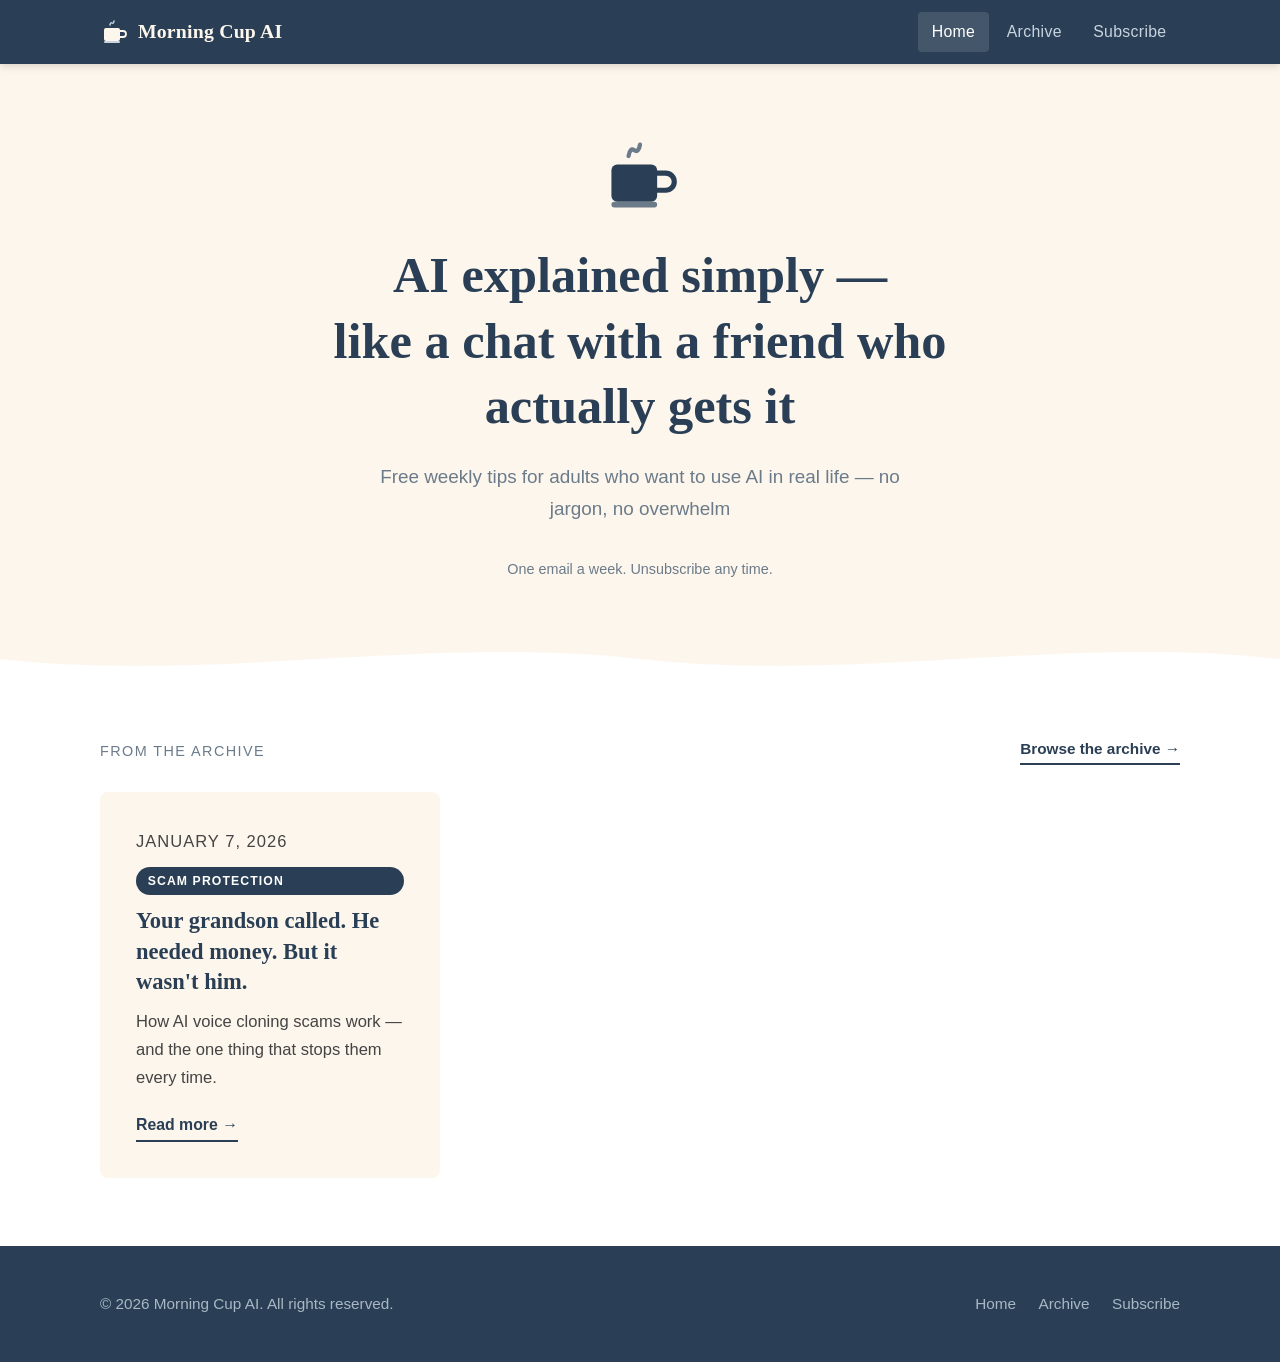
==== index.html @ fc1d562d "Add hero cup icon, wave divider, fix archive link bug - 80px cup icon centered above hero headline -" ====
<!DOCTYPE html>
<html lang="en">
<head>
  <meta charset="UTF-8" />
  <meta name="viewport" content="width=device-width, initial-scale=1.0" />
  <title>Morning Cup AI — AI Explained Simply</title>
  <meta name="description" content="Free weekly tips helping adults 55+ use AI in real life — no jargon, no overwhelm. Just plain English from a friend who gets it." />
  <link rel="stylesheet" href="style.css" />
</head>
<body>

  <!-- NAV -->
  <nav class="site-nav" aria-label="Main navigation">
    <div class="nav-inner">
      <a href="index.html" class="nav-brand" aria-label="Morning Cup AI home">
        <!-- Coffee cup SVG icon -->
        <svg width="28" height="28" viewBox="0 0 28 28" fill="none" aria-hidden="true" xmlns="http://www.w3.org/2000/svg">
          <rect x="4" y="10" width="16" height="13" rx="2" fill="#FDF6EC" />
          <path d="M20 13h3a3 3 0 0 1 0 6h-3" stroke="#FDF6EC" stroke-width="1.8" fill="none" stroke-linecap="round"/>
          <rect x="4" y="23" width="16" height="2" rx="1" fill="#C8D4DF" />
          <path d="M10 7 Q10.5 4 12 5 Q13.5 6 14 3" stroke="#C8D4DF" stroke-width="1.5" fill="none" stroke-linecap="round"/>
        </svg>
        Morning Cup AI
      </a>
      <ul class="nav-links">
        <li><a href="index.html" class="active">Home</a></li>
        <li><a href="archive.html">Archive</a></li>
        <li><a href="subscribe.html">Subscribe</a></li>
      </ul>
    </div>
  </nav>

  <!-- HERO + INLINE SIGNUP -->
  <section class="hero">
    <div class="hero-inner">
      <svg class="hero-icon" width="80" height="80" viewBox="0 0 28 28" fill="none" aria-hidden="true" xmlns="http://www.w3.org/2000/svg">
        <rect x="4" y="10" width="16" height="13" rx="2" fill="#2A3F55" />
        <path d="M20 13h3a3 3 0 0 1 0 6h-3" stroke="#2A3F55" stroke-width="1.8" fill="none" stroke-linecap="round"/>
        <rect x="4" y="23" width="16" height="2" rx="1" fill="#6B7B8A" />
        <path d="M10 7 Q10.5 4 12 5 Q13.5 6 14 3" stroke="#6B7B8A" stroke-width="1.5" fill="none" stroke-linecap="round"/>
      </svg>
      <h1>AI explained simply&nbsp;—<br>like a chat with a friend who actually gets&nbsp;it</h1>
      <p class="hero-sub">Free weekly tips for adults who want to use AI in real life — no jargon, no overwhelm</p>
      <div class="subscribe-form">
        <script async src="https://subscribe-forms.beehiiv.com/v3/loader.js" data-beehiiv-form="33f11184-4187-438a-ae10-380ac4d7e57f"></script>
      </div>
      <p class="hero-fine">One email a week. Unsubscribe any time.</p>
    </div>
  </section>

  <!-- WAVE DIVIDER -->
  <div class="wave-divider" aria-hidden="true">
    <svg viewBox="0 0 1440 48" preserveAspectRatio="none" xmlns="http://www.w3.org/2000/svg">
      <path d="M0,24 C240,48 480,0 720,24 C960,48 1200,0 1440,24 L1440,48 L0,48 Z" fill="#ffffff"/>
    </svg>
  </div>

  <!-- FEATURED POSTS -->
  <section class="featured-section">
    <div class="featured-header">
      <p class="section-label">From the Archive</p>
      <a href="archive.html" class="featured-all">Browse the archive &rarr;</a>
    </div>
    <div class="featured-scroll">

      <article class="blog-card featured-card">
        <p class="blog-card-date">January 7, 2026</p>
        <span class="blog-card-pillar">Scam Protection</span>
        <h2>Your grandson called. He needed money. But it wasn't him.</h2>
        <p>How AI voice cloning scams work — and the one thing that stops them every time.</p>
        <a href="voice-cloning-scam.html" class="read-more">Read more &rarr;</a>
      </article>

    </div>
  </section>

  <!-- FOOTER -->
  <footer class="site-footer">
    <div class="footer-inner">
      <span class="footer-copy">&copy; 2026 Morning Cup AI. All rights reserved.</span>
      <ul class="footer-links">
        <li><a href="index.html">Home</a></li>
        <li><a href="archive.html">Archive</a></li>
        <li><a href="subscribe.html">Subscribe</a></li>
      </ul>
    </div>
  </footer>

</body>
</html>
---- style.css ----
/* ===========================
   Morning Cup AI — style.css
   =========================== */

:root {
  --navy:  #2A3F55;
  --cream: #FDF6EC;
  --slate: #6B7B8A;
  --white: #FFFFFF;
  --text:  #222222;
  --border: #D8D0C4;
  --radius: 8px;
  --max-w: 1080px;
}

*, *::before, *::after {
  box-sizing: border-box;
  margin: 0;
  padding: 0;
}

html {
  font-size: 18px;
  scroll-behavior: smooth;
}

body {
  font-family: -apple-system, BlinkMacSystemFont, "Segoe UI", Roboto,
               Helvetica, Arial, sans-serif;
  color: var(--text);
  background: var(--white);
  line-height: 1.7;
}

h1, h2, h3, h4 {
  font-family: Georgia, "Times New Roman", serif;
  color: var(--navy);
  line-height: 1.3;
}

a {
  color: var(--navy);
  text-decoration: underline;
  text-underline-offset: 3px;
}

a:hover {
  color: var(--slate);
}

img {
  max-width: 100%;
  display: block;
}

/* ===========================
   NAV
   =========================== */

.site-nav {
  background: var(--navy);
  padding: 0 1.5rem;
  position: sticky;
  top: 0;
  z-index: 100;
  box-shadow: 0 2px 8px rgba(0,0,0,0.15);
}

.nav-inner {
  max-width: var(--max-w);
  margin: 0 auto;
  display: flex;
  align-items: center;
  justify-content: space-between;
  height: 64px;
  gap: 1rem;
}

.nav-brand {
  display: flex;
  align-items: center;
  gap: 0.55rem;
  text-decoration: none;
  color: var(--cream);
  font-family: Georgia, serif;
  font-size: 1.1rem;
  font-weight: bold;
  letter-spacing: 0.01em;
  white-space: nowrap;
  flex-shrink: 0;
}

.nav-brand:hover {
  color: var(--white);
}

.nav-brand svg {
  flex-shrink: 0;
}

.nav-links {
  display: flex;
  align-items: center;
  gap: 0.25rem;
  list-style: none;
}

.nav-links a {
  display: block;
  color: #C8D4DF;
  text-decoration: none;
  font-size: 0.88rem;
  padding: 0.35rem 0.75rem;
  border-radius: 4px;
  letter-spacing: 0.02em;
  transition: background 0.15s, color 0.15s;
}

.nav-links a:hover,
.nav-links a.active {
  background: rgba(255,255,255,0.12);
  color: var(--white);
}

/* ===========================
   HERO
   =========================== */

.hero {
  background: var(--cream);
  padding: 4rem 1.5rem 3rem;
  text-align: center;
}

.hero-inner {
  max-width: 740px;
  margin: 0 auto;
}

.hero-icon {
  display: block;
  margin: 0 auto 1.5rem;
}

.hero h1 {
  font-size: clamp(1.8rem, 4vw, 2.8rem);
  margin-bottom: 1.2rem;
  color: var(--navy);
}

.hero-sub {
  font-size: 1.05rem;
  color: var(--slate);
  max-width: 560px;
  margin: 0 auto 1.75rem;
}

.hero-fine {
  font-size: 0.8rem;
  color: var(--slate);
  margin-top: 0.75rem;
}

.wave-divider {
  background: var(--cream);
  line-height: 0;
  margin-bottom: -1px;
}

.wave-divider svg {
  width: 100%;
  height: 48px;
  display: block;
}

.btn {
  display: inline-block;
  background: var(--navy);
  color: var(--white);
  text-decoration: none;
  font-size: 0.95rem;
  padding: 0.75rem 1.8rem;
  border-radius: var(--radius);
  letter-spacing: 0.02em;
  transition: background 0.15s, transform 0.1s;
}

.btn:hover {
  background: var(--slate);
  color: var(--white);
  transform: translateY(-1px);
}

.btn-outline {
  background: transparent;
  border: 2px solid var(--navy);
  color: var(--navy);
}

.btn-outline:hover {
  background: var(--navy);
  color: var(--white);
}

/* ===========================
   BENEFITS SECTION
   =========================== */

.benefits {
  padding: 4rem 1.5rem;
  background: var(--white);
}

.benefits-inner {
  max-width: var(--max-w);
  margin: 0 auto;
}

.section-label {
  text-align: center;
  font-size: 0.8rem;
  text-transform: uppercase;
  letter-spacing: 0.1em;
  color: var(--slate);
  margin-bottom: 0.5rem;
}

.section-title {
  text-align: center;
  font-size: clamp(1.4rem, 3vw, 2rem);
  margin-bottom: 2.5rem;
}

.benefits-grid {
  display: grid;
  grid-template-columns: repeat(3, 1fr);
  gap: 2rem;
}

.benefit-card {
  background: var(--cream);
  border-radius: var(--radius);
  padding: 2rem 1.5rem;
  text-align: center;
}

.benefit-icon {
  font-size: 2rem;
  margin-bottom: 0.8rem;
}

.benefit-card h3 {
  font-size: 1.15rem;
  margin-bottom: 0.6rem;
}

.benefit-card p {
  font-size: 0.92rem;
  color: var(--slate);
  line-height: 1.6;
}

/* ===========================
   SIGNUP / EMBED SECTION
   =========================== */

.signup-section {
  background: var(--cream);
  padding: 4rem 1.5rem;
  text-align: center;
}

.signup-inner {
  max-width: 620px;
  margin: 0 auto;
}

.signup-section h2 {
  font-size: clamp(1.4rem, 3vw, 2rem);
  margin-bottom: 0.75rem;
}

.signup-section p {
  color: var(--slate);
  margin-bottom: 2rem;
}

.subscribe-form {
  max-width: 480px;
  margin: 0 auto;
}


/* ===========================
   FOOTER
   =========================== */

.site-footer {
  background: var(--navy);
  color: #A8B8C4;
  padding: 2.5rem 1.5rem;
  font-size: 0.85rem;
}

.footer-inner {
  max-width: var(--max-w);
  margin: 0 auto;
  display: flex;
  flex-wrap: wrap;
  align-items: center;
  justify-content: space-between;
  gap: 1rem;
}

.footer-copy {
  color: #A8B8C4;
}

.footer-links {
  display: flex;
  gap: 1.25rem;
  list-style: none;
}

.footer-links a {
  color: #A8B8C4;
  text-decoration: none;
  transition: color 0.15s;
}

.footer-links a:hover {
  color: var(--white);
}

/* ===========================
   PAGE HEADER (interior pages)
   =========================== */

.page-header {
  background: var(--cream);
  padding: 3.5rem 1.5rem 2.5rem;
  text-align: center;
}

.page-header h1 {
  font-size: clamp(1.8rem, 4vw, 2.5rem);
  margin-bottom: 0.6rem;
}

.page-header p {
  color: var(--slate);
  max-width: 540px;
  margin: 0 auto;
}

/* ===========================
   ABOUT PAGE
   =========================== */

.about-content {
  max-width: 720px;
  margin: 0 auto;
  padding: 3.5rem 1.5rem;
}

.about-content h2 {
  font-size: 1.5rem;
  margin-top: 2.5rem;
  margin-bottom: 0.6rem;
}

.about-content p {
  margin-bottom: 1.2rem;
  color: #333;
}

.about-cta {
  background: var(--cream);
  border-radius: var(--radius);
  padding: 2rem 1.5rem;
  text-align: center;
  margin-top: 3rem;
}

.about-cta h2 {
  margin-bottom: 0.75rem;
}

.about-cta p {
  color: var(--slate);
  margin-bottom: 1.25rem;
}

/* ===========================
   FEATURED POSTS (home page)
   =========================== */

.featured-section {
  padding: 3rem 1.5rem;
  background: var(--white);
}

.featured-header {
  max-width: var(--max-w);
  margin: 0 auto 1.5rem;
  display: flex;
  align-items: center;
  justify-content: space-between;
}

.featured-header .section-label {
  margin: 0;
  text-align: left;
}

.featured-all {
  font-size: 0.85rem;
  font-weight: 600;
  color: var(--navy);
  text-decoration: none;
  border-bottom: 2px solid var(--navy);
  padding-bottom: 1px;
  white-space: nowrap;
  transition: color 0.15s, border-color 0.15s;
}

.featured-all:hover {
  color: var(--slate);
  border-color: var(--slate);
}

.featured-scroll {
  max-width: var(--max-w);
  margin: 0 auto;
  display: flex;
  gap: 1.5rem;
  overflow-x: auto;
  padding-bottom: 0.75rem;
  scrollbar-width: thin;
  scrollbar-color: var(--border) transparent;
  -webkit-overflow-scrolling: touch;
}

.featured-scroll::-webkit-scrollbar {
  height: 4px;
}

.featured-scroll::-webkit-scrollbar-track {
  background: transparent;
}

.featured-scroll::-webkit-scrollbar-thumb {
  background: var(--border);
  border-radius: 2px;
}

.featured-card {
  min-width: 300px;
  max-width: 340px;
  flex-shrink: 0;
}

/* ===========================
   BLOG PAGE
   =========================== */

.blog-section {
  padding: 3.5rem 1.5rem;
}

.blog-inner {
  max-width: var(--max-w);
  margin: 0 auto;
}

.blog-grid {
  display: grid;
  grid-template-columns: repeat(2, 1fr);
  gap: 2rem;
  margin-top: 2rem;
}

.blog-card {
  background: var(--cream);
  border-radius: var(--radius);
  padding: 2rem;
  display: flex;
  flex-direction: column;
  gap: 0.6rem;
  transition: box-shadow 0.2s;
}

.blog-card:hover {
  box-shadow: 0 4px 16px rgba(42,63,85,0.1);
}

.blog-card-date {
  font-size: 0.8rem;
  color: var(--slate);
  text-transform: uppercase;
  letter-spacing: 0.06em;
}

.blog-card-pillar {
  display: inline-block;
  background: var(--navy);
  color: var(--white);
  font-size: 0.68rem;
  font-weight: 700;
  letter-spacing: 0.09em;
  text-transform: uppercase;
  padding: 0.2rem 0.65rem;
  border-radius: 20px;
}

.blog-card h2 {
  font-size: 1.25rem;
  line-height: 1.35;
}

.blog-card p {
  font-size: 0.92rem;
  color: #444;
  flex: 1;
}

.blog-card .read-more {
  display: inline-block;
  margin-top: 0.5rem;
  font-size: 0.88rem;
  font-weight: 600;
  color: var(--navy);
  text-decoration: none;
  border-bottom: 2px solid var(--navy);
  padding-bottom: 1px;
  align-self: flex-start;
  transition: color 0.15s, border-color 0.15s;
}

.blog-card .read-more:hover {
  color: var(--slate);
  border-color: var(--slate);
}

.blog-coming-soon {
  margin-top: 2rem;
  padding: 3rem 2rem;
  background: var(--cream);
  border-radius: var(--radius);
  text-align: center;
}

.blog-coming-soon-icon {
  font-size: 2.5rem;
  margin-bottom: 1rem;
}

.blog-coming-soon h2 {
  font-size: 1.5rem;
  color: var(--navy);
  margin-bottom: 0.75rem;
}

.blog-coming-soon p {
  color: #444;
  font-size: 0.95rem;
  max-width: 480px;
  margin: 0 auto;
}

.blog-coming-soon a {
  color: var(--navy);
  font-weight: 600;
}

/* ===========================
   SUBSCRIBE PAGE
   =========================== */

.subscribe-section {
  padding: 5rem 1.5rem;
  text-align: center;
}

.subscribe-inner {
  max-width: 580px;
  margin: 0 auto;
}

.subscribe-inner h1 {
  font-size: clamp(1.8rem, 4vw, 2.5rem);
  margin-bottom: 0.75rem;
}

.subscribe-inner .sub-tagline {
  color: var(--slate);
  margin-bottom: 2.5rem;
  font-size: 1rem;
}

/* ===========================
   UTILITY
   =========================== */

.sr-only {
  position: absolute;
  width: 1px;
  height: 1px;
  overflow: hidden;
  clip: rect(0,0,0,0);
  white-space: nowrap;
}

/* ===========================
   RESPONSIVE
   =========================== */

@media (max-width: 700px) {
  html { font-size: 16px; }

  .nav-inner { height: 56px; }

  .nav-links a {
    font-size: 0.82rem;
    padding: 0.3rem 0.55rem;
  }

  .benefits-grid {
    grid-template-columns: 1fr;
    gap: 1.25rem;
  }

  .blog-grid {
    grid-template-columns: 1fr;
  }

  .footer-inner {
    flex-direction: column;
    text-align: center;
  }

  .footer-links {
    justify-content: center;
  }

  .hero { padding: 3.5rem 1.25rem 3rem; }
}
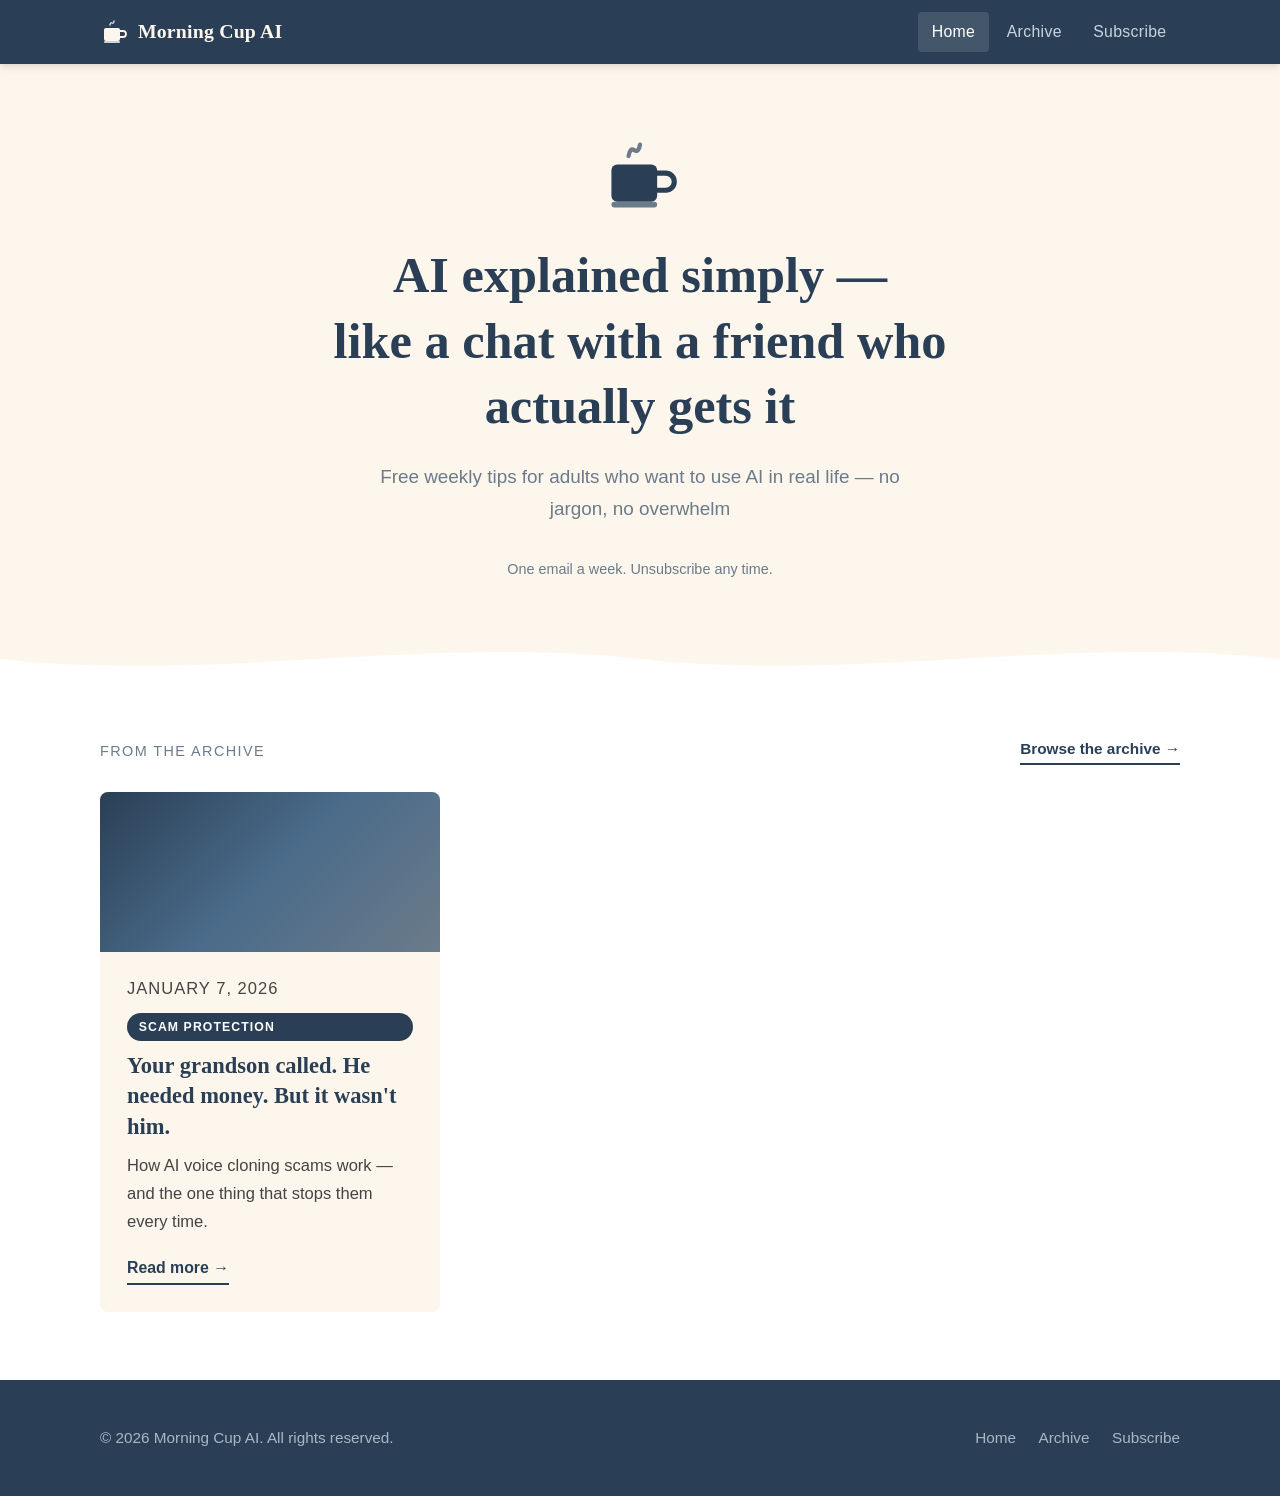
==== commit 54a1383e: "Add thumbnail placeholder to post cards on home and archive pages Cards now show: gradient thumbnail" ====
--- a/index.html
+++ b/index.html
@@ -64,11 +64,14 @@
     <div class="featured-scroll">
 
       <article class="blog-card featured-card">
-        <p class="blog-card-date">January 7, 2026</p>
-        <span class="blog-card-pillar">Scam Protection</span>
-        <h2>Your grandson called. He needed money. But it wasn't him.</h2>
-        <p>How AI voice cloning scams work — and the one thing that stops them every time.</p>
-        <a href="voice-cloning-scam.html" class="read-more">Read more &rarr;</a>
+        <div class="blog-card-thumb"></div>
+        <div class="blog-card-body">
+          <p class="blog-card-date">January 7, 2026</p>
+          <span class="blog-card-pillar">Scam Protection</span>
+          <h2>Your grandson called. He needed money. But it wasn't him.</h2>
+          <p>How AI voice cloning scams work — and the one thing that stops them every time.</p>
+          <a href="voice-cloning-scam.html" class="read-more">Read more &rarr;</a>
+        </div>
       </article>
 
     </div>
--- a/style.css
+++ b/style.css
@@ -483,15 +483,30 @@
 .blog-card {
   background: var(--cream);
   border-radius: var(--radius);
-  padding: 2rem;
+  overflow: hidden;
   display: flex;
   flex-direction: column;
-  gap: 0.6rem;
+  gap: 0;
   transition: box-shadow 0.2s;
 }
 
 .blog-card:hover {
   box-shadow: 0 4px 16px rgba(42,63,85,0.1);
+}
+
+.blog-card-thumb {
+  width: 100%;
+  height: 160px;
+  background: linear-gradient(135deg, #2A3F55 0%, #4A6B8A 50%, #6B7B8A 100%);
+  flex-shrink: 0;
+}
+
+.blog-card-body {
+  padding: 1.25rem 1.5rem 1.5rem;
+  display: flex;
+  flex-direction: column;
+  gap: 0.55rem;
+  flex: 1;
 }
 
 .blog-card-date {
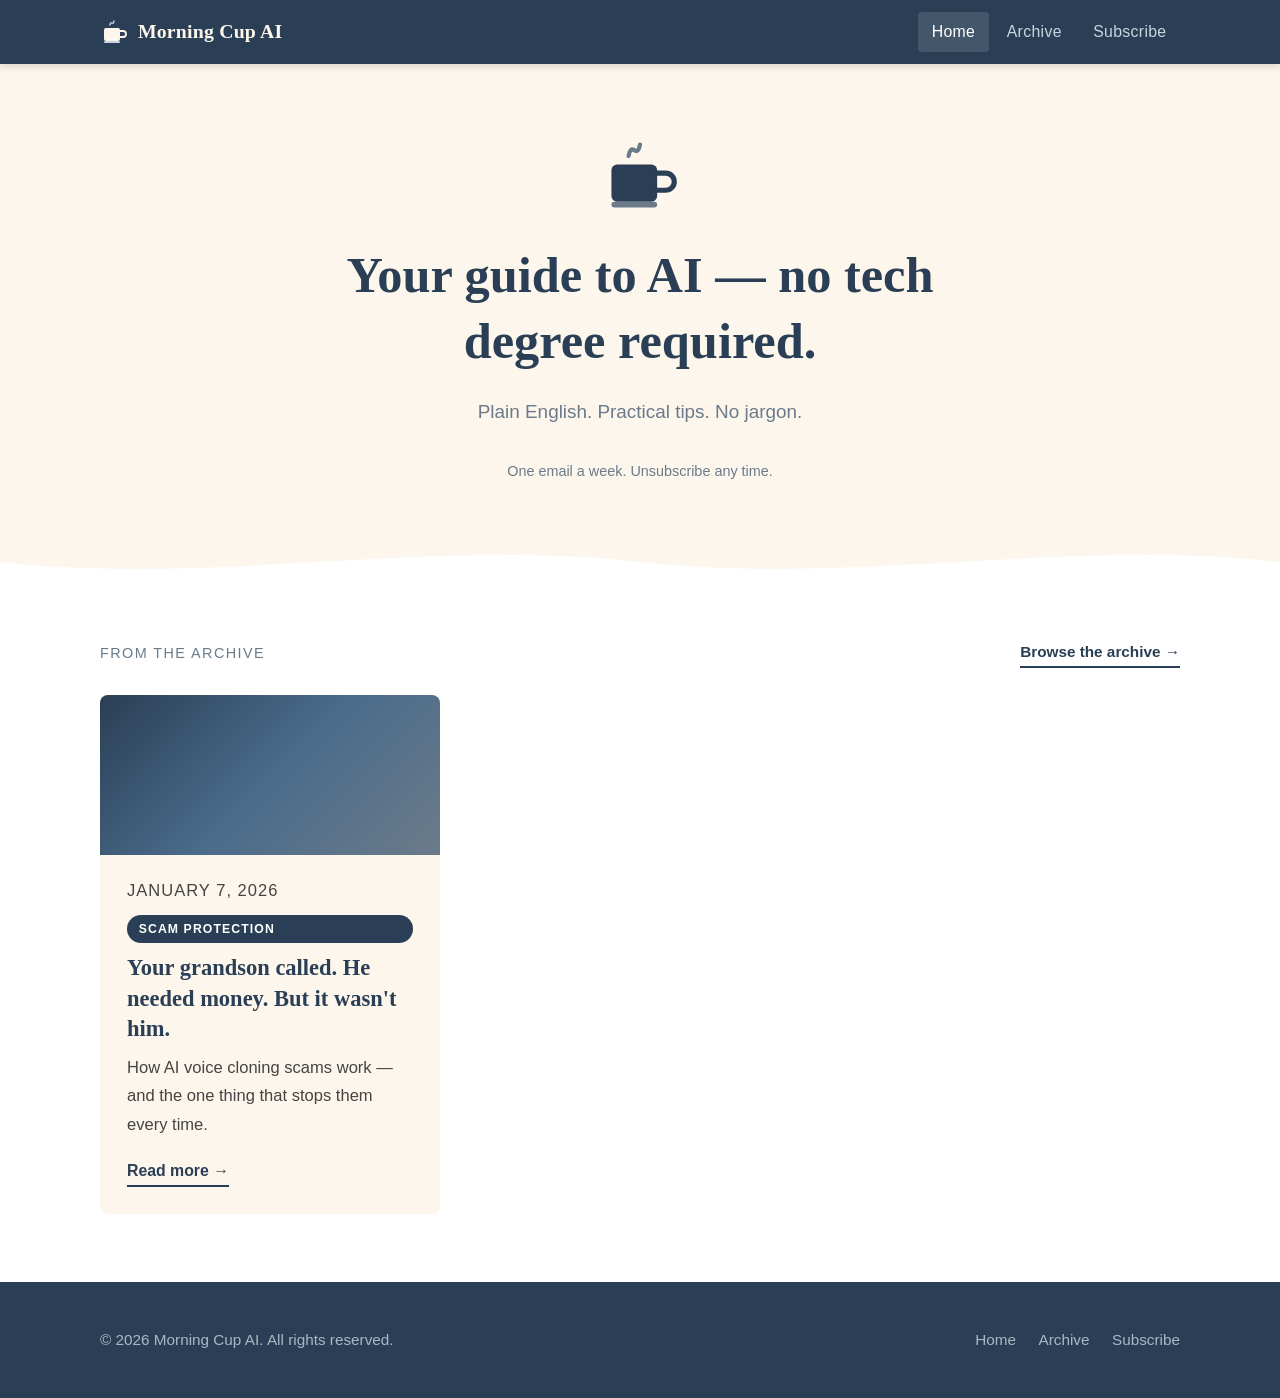
==== commit beea3a7f: "Update hero headline and subheadline copy Co-Authored-By: Claude Sonnet 4.6 <noreply@anthropic.com>" ====
--- a/index.html
+++ b/index.html
@@ -39,8 +39,8 @@
         <rect x="4" y="23" width="16" height="2" rx="1" fill="#6B7B8A" />
         <path d="M10 7 Q10.5 4 12 5 Q13.5 6 14 3" stroke="#6B7B8A" stroke-width="1.5" fill="none" stroke-linecap="round"/>
       </svg>
-      <h1>AI explained simply&nbsp;—<br>like a chat with a friend who actually gets&nbsp;it</h1>
-      <p class="hero-sub">Free weekly tips for adults who want to use AI in real life — no jargon, no overwhelm</p>
+      <h1>Your guide to AI&nbsp;— no tech degree required.</h1>
+      <p class="hero-sub">Plain English. Practical tips. No jargon.</p>
       <div class="subscribe-form">
         <script async src="https://subscribe-forms.beehiiv.com/v3/loader.js" data-beehiiv-form="33f11184-4187-438a-ae10-380ac4d7e57f"></script>
       </div>
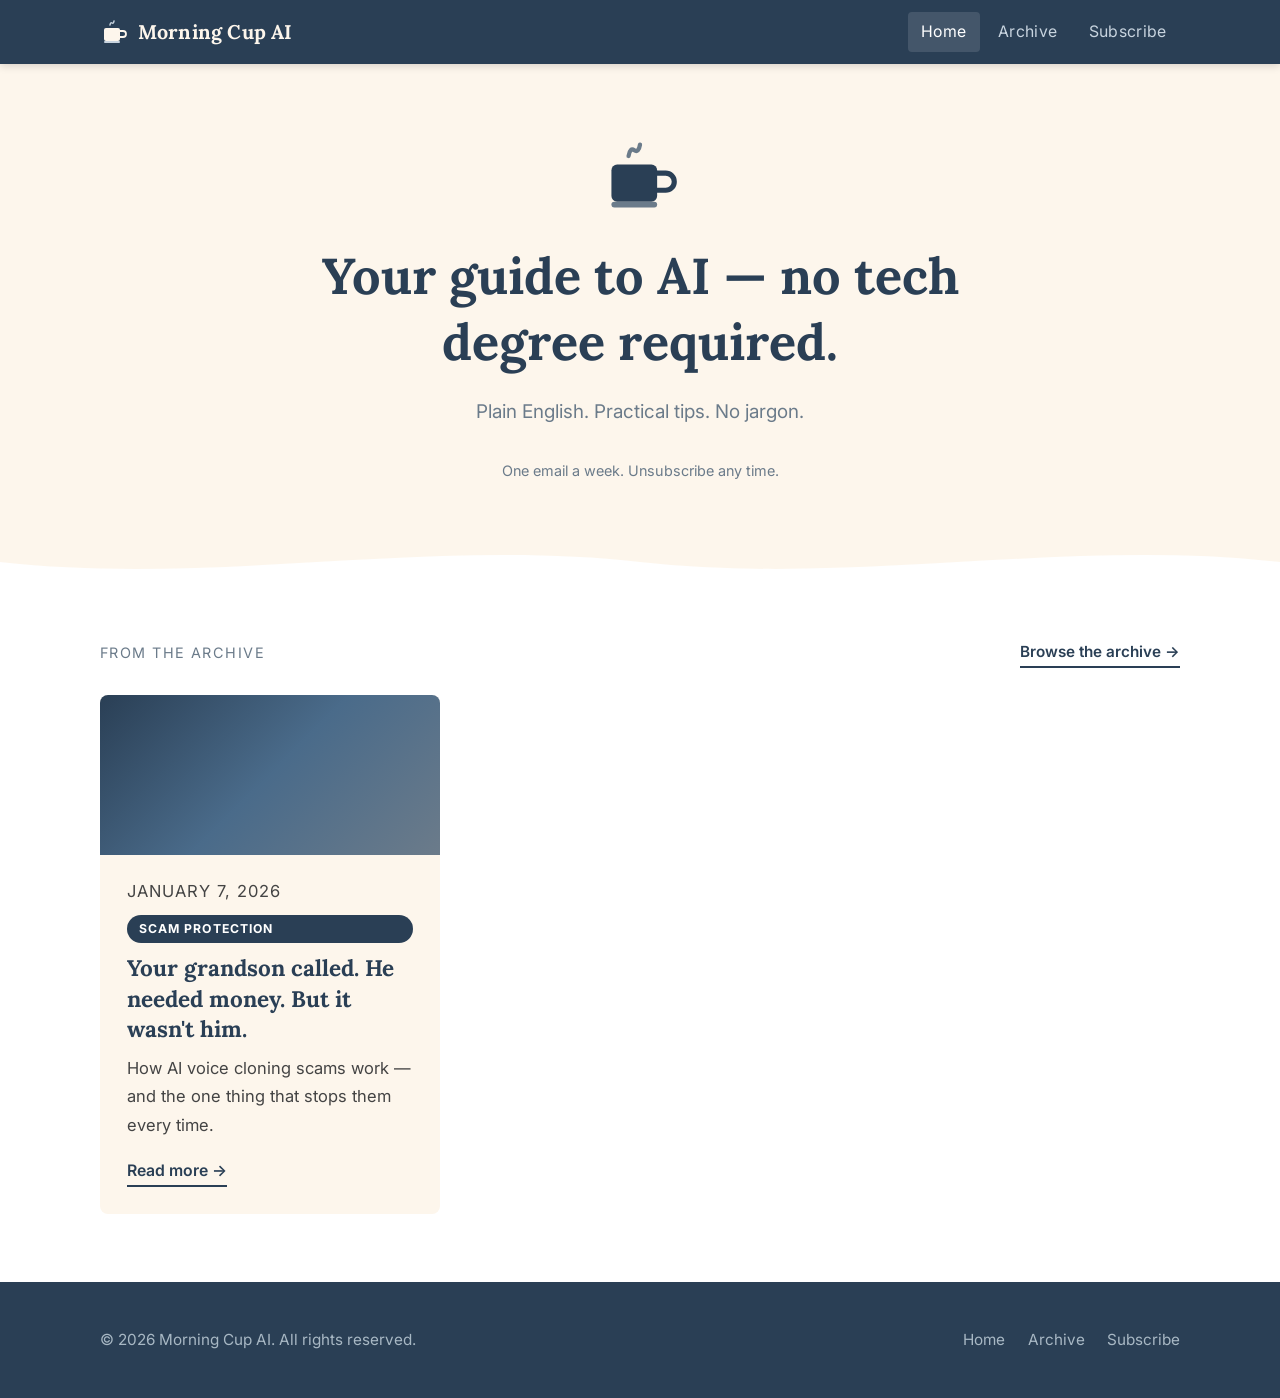
==== commit 7e084398: "Add Lora + Inter Google Fonts across all pages Lora applied to h1/h2/h3/h4 and nav brand. Inter appl" ====
--- a/index.html
+++ b/index.html
@@ -5,6 +5,9 @@
   <meta name="viewport" content="width=device-width, initial-scale=1.0" />
   <title>Morning Cup AI — AI Explained Simply</title>
   <meta name="description" content="Free weekly tips helping adults 55+ use AI in real life — no jargon, no overwhelm. Just plain English from a friend who gets it." />
+  <link rel="preconnect" href="https://fonts.googleapis.com" />
+  <link rel="preconnect" href="https://fonts.gstatic.com" crossorigin />
+  <link href="https://fonts.googleapis.com/css2?family=Lora:ital,wght@0,400;0,600;0,700;1,400&family=Inter:wght@400;500;600&display=swap" rel="stylesheet" />
   <link rel="stylesheet" href="style.css" />
 </head>
 <body>
--- a/style.css
+++ b/style.css
@@ -25,15 +25,14 @@
 }
 
 body {
-  font-family: -apple-system, BlinkMacSystemFont, "Segoe UI", Roboto,
-               Helvetica, Arial, sans-serif;
+  font-family: "Inter", -apple-system, BlinkMacSystemFont, "Segoe UI", sans-serif;
   color: var(--text);
   background: var(--white);
   line-height: 1.7;
 }
 
 h1, h2, h3, h4 {
-  font-family: Georgia, "Times New Roman", serif;
+  font-family: "Lora", Georgia, serif;
   color: var(--navy);
   line-height: 1.3;
 }
@@ -82,7 +81,7 @@
   gap: 0.55rem;
   text-decoration: none;
   color: var(--cream);
-  font-family: Georgia, serif;
+  font-family: "Lora", Georgia, serif;
   font-size: 1.1rem;
   font-weight: bold;
   letter-spacing: 0.01em;
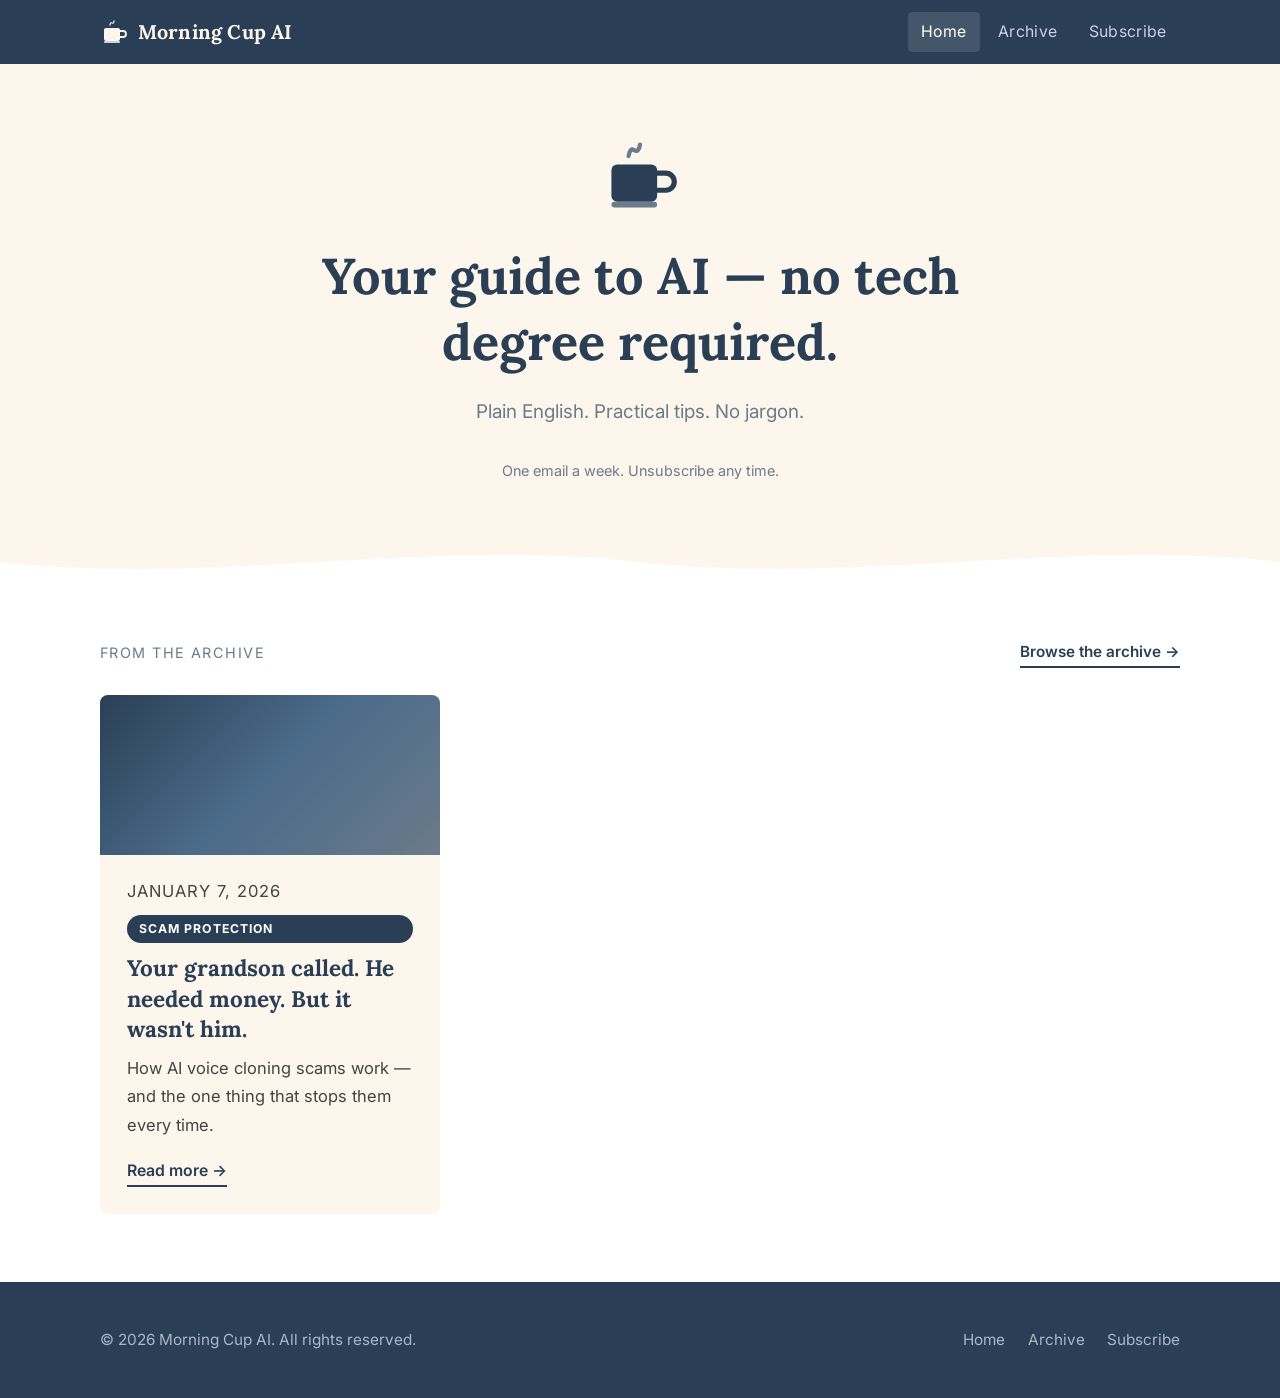
==== commit 7acc8874: "Sticky nav with scroll-triggered box shadow Nav was already sticky. Removed permanent shadow, added " ====
--- a/index.html
+++ b/index.html
@@ -92,5 +92,6 @@
     </div>
   </footer>
 
+  <script src="nav.js"></script>
 </body>
 </html>
--- a/style.css
+++ b/style.css
@@ -62,7 +62,12 @@
   position: sticky;
   top: 0;
   z-index: 100;
-  box-shadow: 0 2px 8px rgba(0,0,0,0.15);
+  box-shadow: none;
+  transition: box-shadow 0.25s ease;
+}
+
+.site-nav.nav-scrolled {
+  box-shadow: 0 2px 12px rgba(0,0,0,0.25);
 }
 
 .nav-inner {
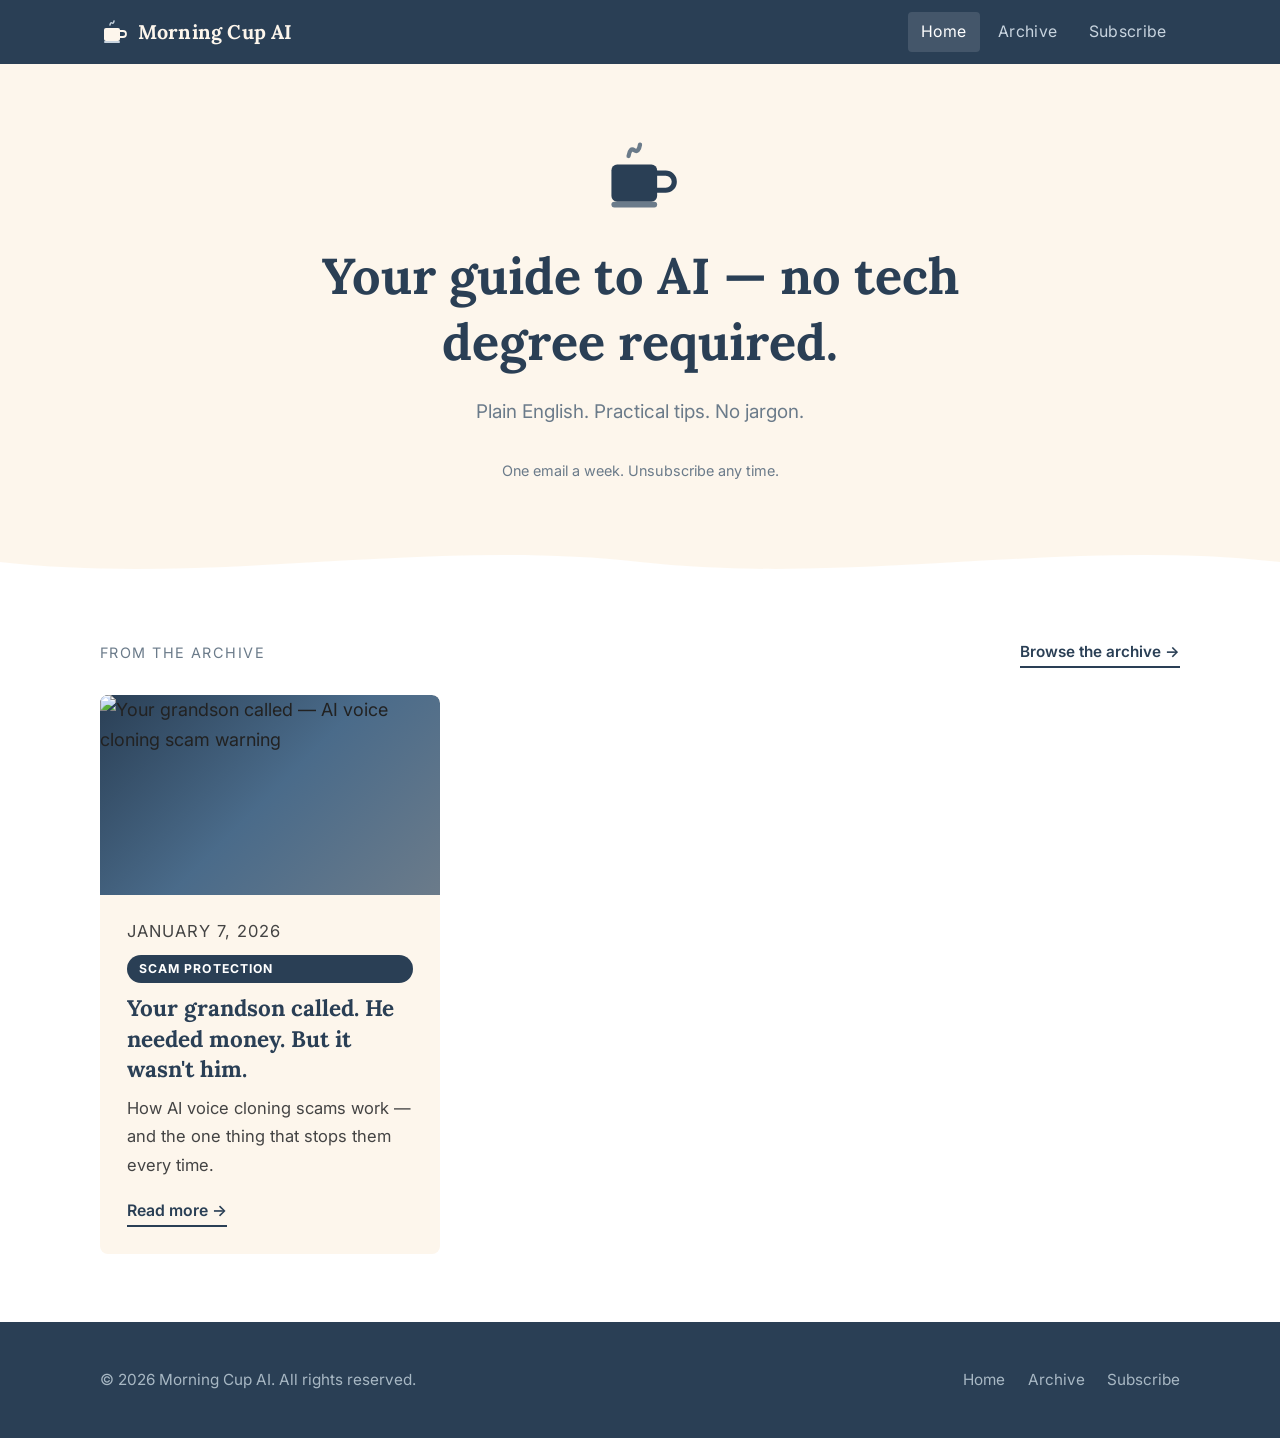
==== commit 7a1a9440: "Add voice cloning scam thumbnail image to cards and post hero - Card thumbnail: 200px, object-fit co" ====
--- a/index.html
+++ b/index.html
@@ -67,7 +67,7 @@
     <div class="featured-scroll">
 
       <article class="blog-card featured-card">
-        <div class="blog-card-thumb"></div>
+        <img class="blog-card-thumb" src="images/voice-cloning-scam.jpg" alt="Your grandson called — AI voice cloning scam warning" />
         <div class="blog-card-body">
           <p class="blog-card-date">January 7, 2026</p>
           <span class="blog-card-pillar">Scam Protection</span>
--- a/style.css
+++ b/style.css
@@ -500,9 +500,19 @@
 
 .blog-card-thumb {
   width: 100%;
-  height: 160px;
+  height: 200px;
+  object-fit: cover;
+  border-radius: var(--radius) var(--radius) 0 0;
+  flex-shrink: 0;
+  display: block;
   background: linear-gradient(135deg, #2A3F55 0%, #4A6B8A 50%, #6B7B8A 100%);
-  flex-shrink: 0;
+}
+
+.post-hero-img {
+  width: 100%;
+  height: 400px;
+  object-fit: cover;
+  display: block;
 }
 
 .blog-card-body {
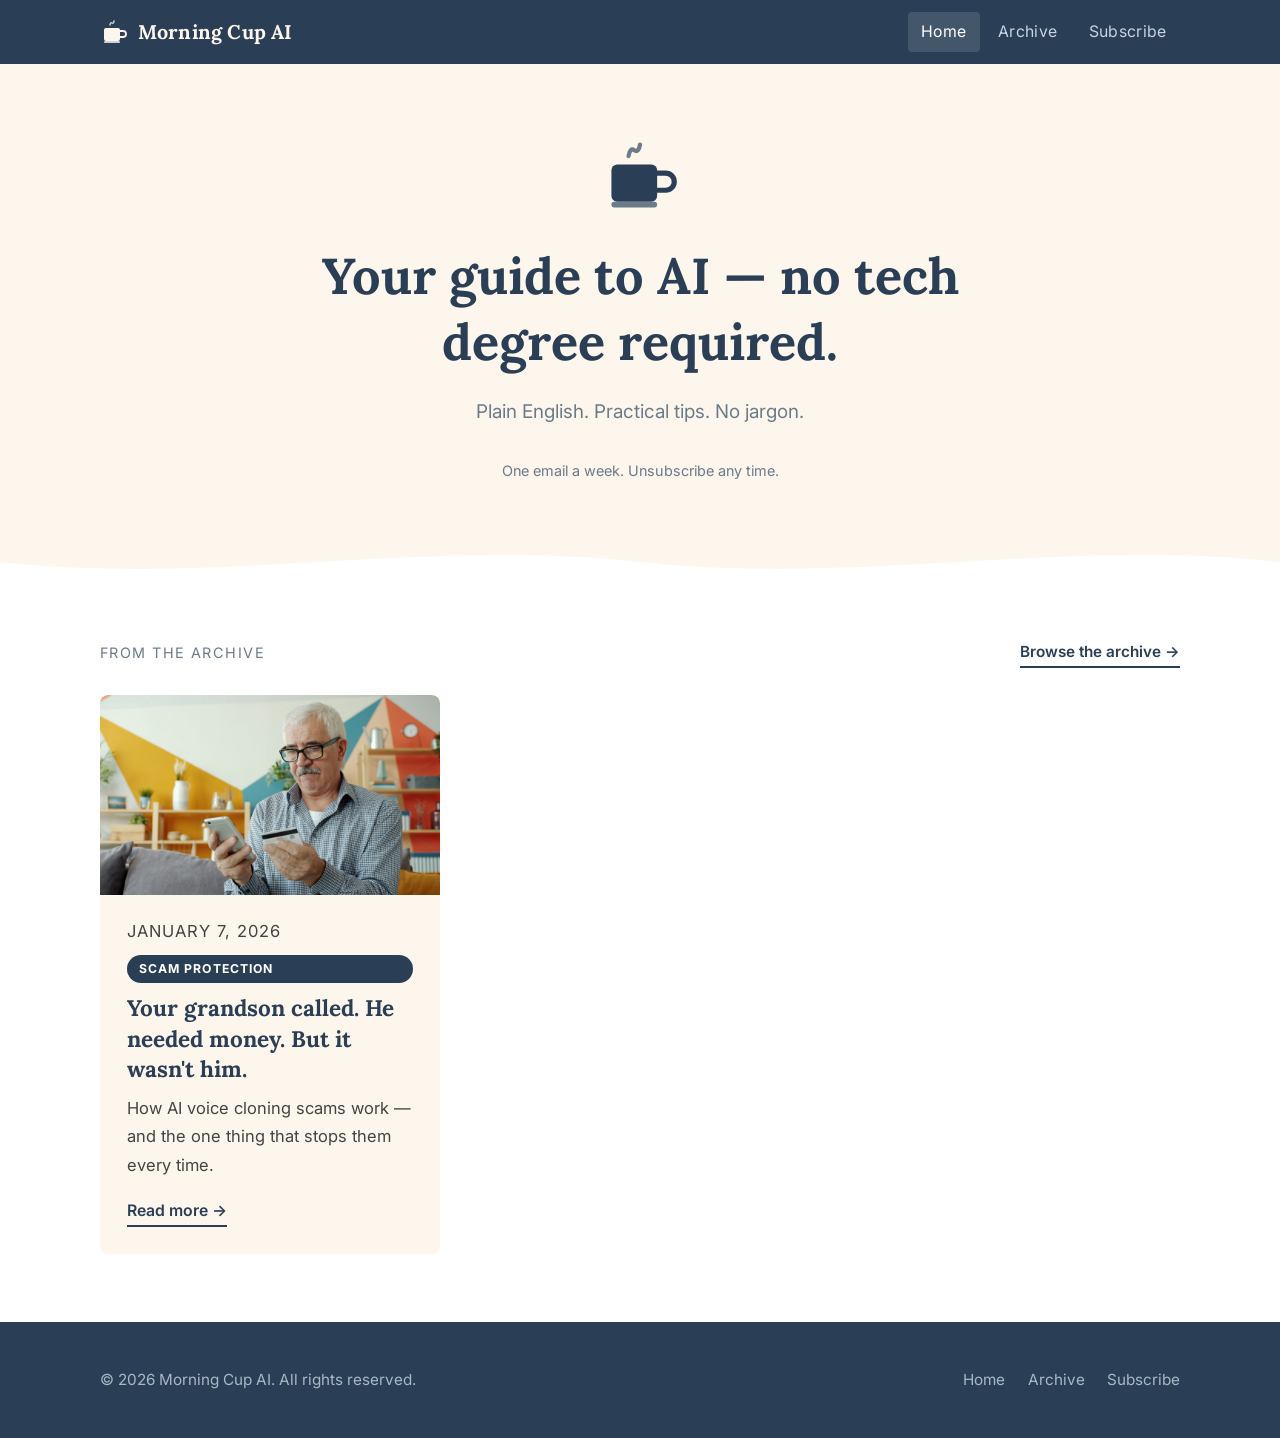
==== commit fe54d70e: "Fix image src paths: images/ → Images/ to match GitHub folder casing Co-Authored-By: Claude Sonnet 4" ====
--- a/index.html
+++ b/index.html
@@ -67,7 +67,7 @@
     <div class="featured-scroll">
 
       <article class="blog-card featured-card">
-        <img class="blog-card-thumb" src="images/voice-cloning-scam.jpg" alt="Your grandson called — AI voice cloning scam warning" />
+        <img class="blog-card-thumb" src="Images/voice-cloning-scam.jpg" alt="Your grandson called — AI voice cloning scam warning" />
         <div class="blog-card-body">
           <p class="blog-card-date">January 7, 2026</p>
           <span class="blog-card-pillar">Scam Protection</span>
